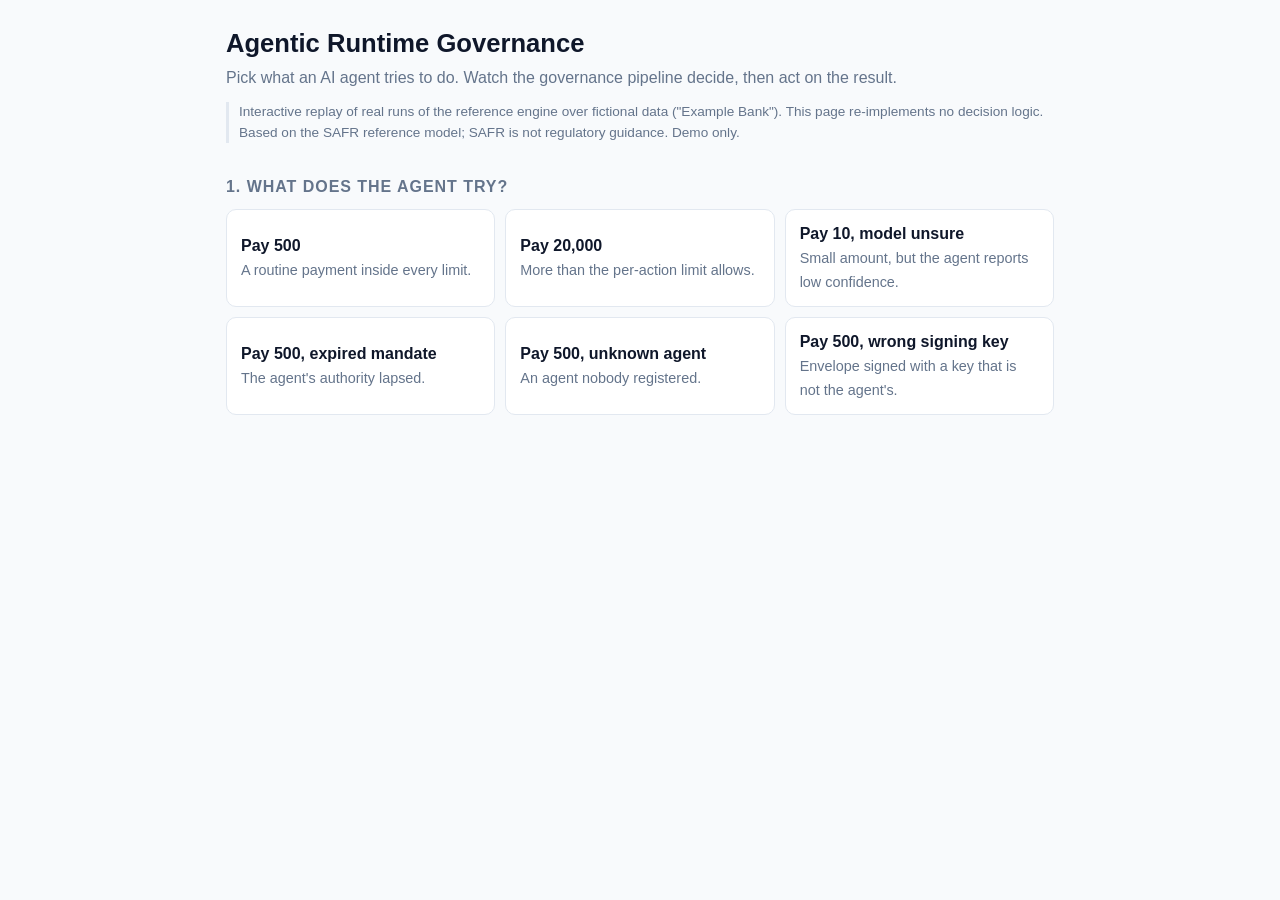
==== docs/demo/index.html @ c53a9706 "feat(demo): interactive replay page driven by the real engine (DOC-01)" ====
<!doctype html>
<html lang="en">
<head>
<meta charset="utf-8">
<meta name="viewport" content="width=device-width, initial-scale=1">
<title>Agentic Runtime Governance: interactive demo</title>
<style>
:root{--bg:#f8fafc;--panel:#fff;--ink:#0f172a;--mute:#64748b;--line:#e2e8f0;--ok:#16a34a;--warn:#d97706;--bad:#dc2626;--idle:#cbd5e1;--accent:#0d9488}
@media (prefers-color-scheme:dark){:root{--bg:#0f1b2d;--panel:#16263c;--ink:#f1f5f9;--mute:#94a3b8;--line:#25374f;--ok:#4ade80;--warn:#fbbf24;--bad:#f87171;--idle:#3b4f6b;--accent:#2dd4bf}}
*{box-sizing:border-box}
body{margin:0;background:var(--bg);color:var(--ink);font:16px/1.5 Inter,"Segoe UI",Helvetica,Arial,sans-serif}
main{max-width:860px;margin:0 auto;padding:24px 16px 64px}
h1{font-size:1.6rem;margin:0 0 4px}
h2{font-size:1rem;text-transform:uppercase;letter-spacing:.06em;color:var(--mute);margin:32px 0 10px}
p.lead{color:var(--mute);margin:0 0 8px}
.note{font-size:.85rem;color:var(--mute);border-left:3px solid var(--line);padding-left:10px;margin-top:12px}
.cards{display:grid;grid-template-columns:repeat(auto-fill,minmax(250px,1fr));gap:10px}
button{font:inherit;color:inherit;cursor:pointer}
.card{text-align:left;background:var(--panel);border:1px solid var(--line);border-radius:10px;padding:12px 14px}
.card:hover,.card[aria-pressed=true]{border-color:var(--accent)}
.card[aria-pressed=true]{box-shadow:0 0 0 2px var(--accent)}
.card b{display:block}.card span{color:var(--mute);font-size:.9rem}
.pipe{display:flex;flex-wrap:wrap;gap:6px;align-items:center}
.node{flex:1 1 110px;text-align:center;padding:10px 6px;border-radius:8px;background:var(--idle);color:var(--ink);font-size:.9rem;transition:background .3s,opacity .3s;opacity:.55}
.node.pass{background:var(--ok);color:#06220f;opacity:1}
.node.stop{background:var(--bad);color:#fff;opacity:1}
.node.skip{opacity:.35}
.panel{background:var(--panel);border:1px solid var(--line);border-radius:10px;padding:14px 16px}
.badge{display:inline-block;padding:2px 12px;border-radius:999px;font-weight:700;color:#fff}
.b-auto_execute{background:var(--ok);color:#06220f}.b-escalate{background:var(--warn);color:#2a1700}.b-deny{background:var(--bad)}
table{width:100%;border-collapse:collapse;font-size:.88rem;margin-top:10px}
td,th{text-align:left;padding:5px 6px;border-bottom:1px solid var(--line);vertical-align:top}
code{font:.85em ui-monospace,Menlo,Consolas,monospace}
.fire{color:var(--bad);font-weight:700}.passr{color:var(--ok)}
.actions{display:flex;flex-direction:column;gap:8px}
.act{text-align:left;background:var(--panel);border:1px solid var(--line);border-radius:8px;padding:10px 14px}
.act:hover{border-color:var(--accent)}
.res{margin-top:6px;font-size:.9rem;color:var(--mute)}
.res b.good{color:var(--ok)}.res b.badr{color:var(--bad)}
.hide{display:none}
</style>
</head>
<body>
<main>
<h1>Agentic Runtime Governance</h1>
<p class="lead">Pick what an AI agent tries to do. Watch the governance pipeline decide, then act on the result.</p>
<p class="note">Interactive replay of real runs of the reference engine over fictional data ("Example Bank"). This page re-implements no decision logic. Based on the SAFR reference model; SAFR is not regulatory guidance. Demo only.</p>

<h2>1. What does the agent try?</h2>
<div class="cards" id="cards"></div>

<div id="run" class="hide">
<h2>2. The pipeline decides</h2>
<div class="pipe" id="pipe"></div>

<h2>3. Verdict</h2>
<div class="panel" id="verdict"></div>

<div id="nextbox" class="hide">
<h2>4. What happens next? Click to see.</h2>
<div class="actions" id="next"></div>
</div>
</div>
</main>
<script>
/*DATA_START*/
const DATA = {
 "scenarios": [
  {
   "id": "within",
   "title": "Pay 500",
   "blurb": "A routine payment inside every limit.",
   "outcome": "auto_execute",
   "reasons": [],
   "stage": "engine",
   "policy": "1cf3ca59de5e",
   "controlling": [],
   "rules": [
    {
     "id": "auth-treasury-payments",
     "result": "pass",
     "inputs": {
      "action_type": "payment.initiate"
     }
    },
    {
     "id": "evidence-confidence-min",
     "result": "pass",
     "inputs": {
      "value": 0.95
     }
    },
    {
     "id": "exposure-payment-aggregate",
     "result": "pass",
     "inputs": {
      "used": 0.0,
      "amount": 500.0,
      "limit": 25000.0
     }
    },
    {
     "id": "exposure-payment-per-action",
     "result": "pass",
     "inputs": {
      "amount": 500.0,
      "limit": 10000.0
     }
    },
    {
     "id": "rate-payments",
     "result": "pass",
     "inputs": {
      "count": 0.0,
      "max_actions": 20
     }
    }
   ],
   "next": [
    {
     "label": "Rail redeems with the amount changed to 50,000",
     "why": "action mismatch",
     "status": 403,
     "code": "TOK_ACTION_MISMATCH"
    },
    {
     "label": "Rail redeems the exact action",
     "why": "ok",
     "status": 200,
     "code": "ok"
    },
    {
     "label": "Agent presents the same token again",
     "why": "replay",
     "status": 409,
     "code": "TOK_REPLAYED"
    }
   ]
  },
  {
   "id": "over",
   "title": "Pay 20,000",
   "blurb": "More than the per-action limit allows.",
   "outcome": "escalate",
   "reasons": [
    "EXP_PER_ACTION_EXCEEDED",
    "RISK_OBSERVE_THRESHOLD"
   ],
   "stage": "engine",
   "policy": "1cf3ca59de5e",
   "controlling": [
    "EXP_PER_ACTION_EXCEEDED"
   ],
   "rules": [
    {
     "id": "auth-treasury-payments",
     "result": "pass",
     "inputs": {
      "action_type": "payment.initiate"
     }
    },
    {
     "id": "evidence-confidence-min",
     "result": "pass",
     "inputs": {
      "value": 0.95
     }
    },
    {
     "id": "exposure-payment-aggregate",
     "result": "pass",
     "inputs": {
      "used": 0.0,
      "amount": 20000.0,
      "limit": 25000.0
     }
    },
    {
     "id": "exposure-payment-per-action",
     "result": "fire",
     "inputs": {
      "amount": 20000.0,
      "limit": 10000.0
     }
    },
    {
     "id": "rate-payments",
     "result": "pass",
     "inputs": {
      "count": 0.0,
      "max_actions": 20
     }
    }
   ],
   "next": [
    {
     "label": "Intern (limit 100) tries to approve",
     "why": "authority",
     "status": 403,
     "code": "ESC_AUTHORITY_EXCEEDED"
    },
    {
     "label": "Senior reviewer approves",
     "why": "approved",
     "status": 200,
     "code": "APPROVED"
    },
    {
     "label": "Rail redeems the approved token",
     "why": "ok",
     "status": 200,
     "code": "ok"
    },
    {
     "label": "Reviewer modifies the amount to 400",
     "why": "modified",
     "status": 200,
     "code": "auto_execute"
    },
    {
     "label": "Nobody reviews it in time",
     "why": "timeout",
     "status": 200,
     "code": "TIMED_OUT"
    }
   ]
  },
  {
   "id": "doubt",
   "title": "Pay 10, model unsure",
   "blurb": "Small amount, but the agent reports low confidence.",
   "outcome": "escalate",
   "reasons": [
    "EVD_CONFIDENCE_BELOW"
   ],
   "stage": "engine",
   "policy": "1cf3ca59de5e",
   "controlling": [
    "EVD_CONFIDENCE_BELOW"
   ],
   "rules": [
    {
     "id": "auth-treasury-payments",
     "result": "pass",
     "inputs": {
      "action_type": "payment.initiate"
     }
    },
    {
     "id": "evidence-confidence-min",
     "result": "fire",
     "inputs": {
      "value": 0.4,
      "minimum": 0.8
     }
    },
    {
     "id": "exposure-payment-aggregate",
     "result": "pass",
     "inputs": {
      "used": 0.0,
      "amount": 10.0,
      "limit": 25000.0
     }
    },
    {
     "id": "exposure-payment-per-action",
     "result": "pass",
     "inputs": {
      "amount": 10.0,
      "limit": 10000.0
     }
    },
    {
     "id": "rate-payments",
     "result": "pass",
     "inputs": {
      "count": 0.0,
      "max_actions": 20
     }
    }
   ],
   "next": []
  },
  {
   "id": "expired",
   "title": "Pay 500, expired mandate",
   "blurb": "The agent's authority lapsed.",
   "outcome": "deny",
   "reasons": [
    "MND_EXPIRED"
   ],
   "stage": "mandate",
   "policy": "1cf3ca59de5e",
   "controlling": [
    "MND_EXPIRED"
   ],
   "rules": [],
   "next": []
  },
  {
   "id": "ghost",
   "title": "Pay 500, unknown agent",
   "blurb": "An agent nobody registered.",
   "outcome": "deny",
   "reasons": [
    "IDN_AGENT_UNKNOWN"
   ],
   "stage": "identity",
   "policy": "1cf3ca59de5e",
   "controlling": [
    "IDN_AGENT_UNKNOWN"
   ],
   "rules": [],
   "next": []
  },
  {
   "id": "forged",
   "title": "Pay 500, wrong signing key",
   "blurb": "Envelope signed with a key that is not the agent's.",
   "outcome": "deny",
   "reasons": [
    "IDN_SIGNATURE_INVALID"
   ],
   "stage": "identity",
   "policy": "1cf3ca59de5e",
   "controlling": [
    "IDN_SIGNATURE_INVALID"
   ],
   "rules": [],
   "next": []
  }
 ]
};
/*DATA_END*/
const STAGES=[["validate","Validate"],["identity","Identity"],["mandate","Mandate"],["engine","Controls"],["verdict","Verdict"],["audit","Audit log"]];
const EXPLAIN={
 EXP_PER_ACTION_EXCEEDED:"The amount is above the per-action limit.",
 RISK_OBSERVE_THRESHOLD:"The risk score is high enough to be watched closely.",
 EVD_CONFIDENCE_BELOW:"The agent reported less confidence than the policy requires.",
 MND_EXPIRED:"The mandate that grants this agent authority has expired.",
 IDN_AGENT_UNKNOWN:"No such agent is registered.",
 IDN_SIGNATURE_INVALID:"The envelope was not signed with the agent's registered key.",
 TOK_ACTION_MISMATCH:"The token was issued for a different action than the one presented.",
 TOK_REPLAYED:"A one-time token was already used.",
 ESC_AUTHORITY_EXCEEDED:"The reviewer's own authority limit is below this amount.",
 ok:"Accepted.",APPROVED:"Approved. A one-time token is issued.",TIMED_OUT:"Unreviewed in time, so the default applies: blocked.",auto_execute:"Re-entered the full pipeline and passed on its own."
};
const OUT={auto_execute:"Auto-Execute",escalate:"Escalate",deny:"Deny"};
const $=id=>document.getElementById(id);
const el=(t,c,x)=>{const e=document.createElement(t);if(c)e.className=c;if(x!==undefined)e.textContent=x;return e};
let timer=null;
function renderCards(){
 DATA.scenarios.forEach((s,i)=>{
  const b=el("button","card");b.setAttribute("aria-pressed","false");
  b.append(el("b",0,s.title),el("span",0,s.blurb));
  b.onclick=()=>{document.querySelectorAll(".card").forEach(c=>c.setAttribute("aria-pressed","false"));b.setAttribute("aria-pressed","true");play(s)};
  $("cards").append(b);
 });
}
function stageStates(s){
 // identity/mandate rejections stop the pipeline there; everything else reaches the engine
 const stopAt=s.stage==="identity"?1:s.stage==="mandate"?2:-1;
 return STAGES.map((_,i)=>{
  if(stopAt<0)return "pass";
  if(i<stopAt)return "pass";
  if(i===stopAt)return "stop";
  return i===5?"pass":"skip";
 });
}
function play(s){
 clearTimeout(timer);
 $("run").classList.remove("hide");$("nextbox").classList.add("hide");$("verdict").replaceChildren();
 const pipe=$("pipe");pipe.replaceChildren();
 const nodes=STAGES.map(([,l])=>{const n=el("div","node",l);pipe.append(n);return n});
 const st=stageStates(s);let i=0;
 (function step(){
  if(i<nodes.length){nodes[i].classList.add(st[i]);i++;timer=setTimeout(step,260)}else showVerdict(s);
 })();
}
function showVerdict(s){
 const v=$("verdict");v.replaceChildren();
 const head=el("div");
 const b=el("span","badge b-"+s.outcome,OUT[s.outcome]||s.outcome);
 head.append(b,el("span",0,"  decided at the "+s.stage+" stage, policy "+s.policy));
 v.append(head);
 if(s.reasons.length){
  const ul=el("ul");
  s.reasons.forEach(r=>{const li=el("li");li.append(el("code",0,r),document.createTextNode(" "+(EXPLAIN[r]||"")));ul.append(li)});
  v.append(ul);
 }else v.append(el("p",0,"No control objected. The action may proceed with a one-time token."));
 if(s.rules.length){
  const t=el("table");const hr=el("tr");["Control","Result","Inputs"].forEach(h=>hr.append(el("th",0,h)));t.append(hr);
  s.rules.forEach(r=>{const tr=el("tr");
   tr.append(el("td",0,r.id),el("td",r.result==="fire"?"fire":"passr",r.result));
   const c=el("td");c.append(el("code",0,JSON.stringify(r.inputs)));tr.append(c);t.append(tr)});
  v.append(t);
 }
 v.append(el("p","res","Written to the hash-chained audit log, whatever the outcome."));
 const nx=$("next");nx.replaceChildren();
 if(s.next.length){
  s.next.forEach(a=>{
   const w=el("div");const btn=el("button","act",a.label);const res=el("div","res hide");
   const good=a.status===200;
   const bold=el("b",good?"good":"badr",a.status+" "+a.code);
   res.append(bold,document.createTextNode("  "+(EXPLAIN[a.code]||"")));
   btn.onclick=()=>res.classList.toggle("hide");
   w.append(btn,res);nx.append(w);
  });
  $("nextbox").classList.remove("hide");
 }
}
renderCards();
</script>
</body>
</html>
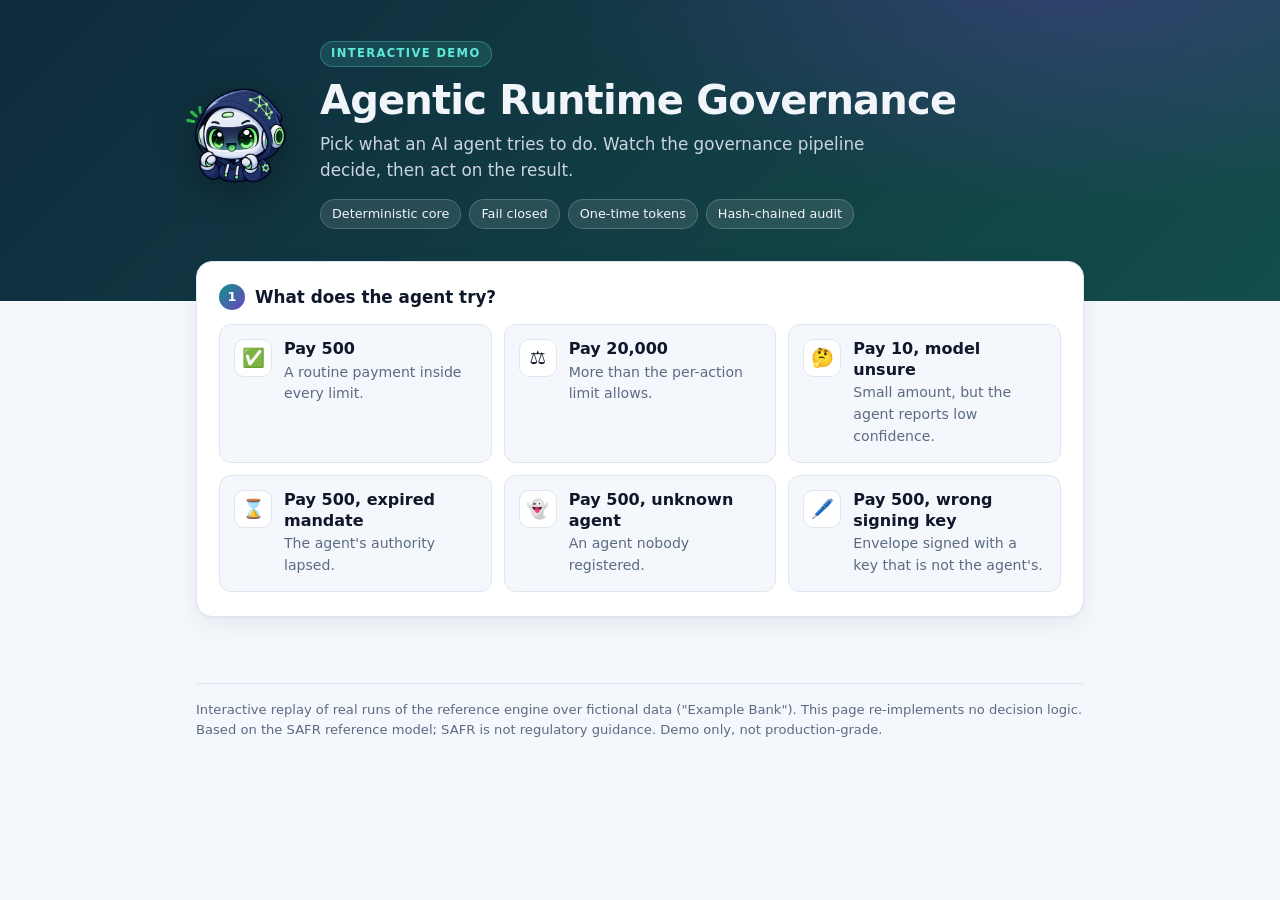
==== commit f9b580fc: "feat(demo): restyle live demo page with hero, step cards, and animated pipeline" ====
--- a/docs/demo/index.html
+++ b/docs/demo/index.html
@@ -4,64 +4,116 @@
 <meta charset="utf-8">
 <meta name="viewport" content="width=device-width, initial-scale=1">
 <title>Agentic Runtime Governance: interactive demo</title>
+<meta name="description" content="Interactive replay of real governance decisions over fictional data. Based on the SAFR reference model; not regulatory guidance.">
 <style>
-:root{--bg:#f8fafc;--panel:#fff;--ink:#0f172a;--mute:#64748b;--line:#e2e8f0;--ok:#16a34a;--warn:#d97706;--bad:#dc2626;--idle:#cbd5e1;--accent:#0d9488}
-@media (prefers-color-scheme:dark){:root{--bg:#0f1b2d;--panel:#16263c;--ink:#f1f5f9;--mute:#94a3b8;--line:#25374f;--ok:#4ade80;--warn:#fbbf24;--bad:#f87171;--idle:#3b4f6b;--accent:#2dd4bf}}
+:root{--bg:#f4f7fb;--panel:#fff;--ink:#0f172a;--mute:#5b6b82;--line:#dfe6ef;--ok:#16a34a;--okbg:#e8f7ee;--warn:#d97706;--warnbg:#fff4e0;--bad:#dc2626;--badbg:#fdecec;--idle:#cbd5e1;--accent:#0d9488;--accent2:#6f42c1;--shadow:0 1px 2px rgba(15,23,42,.05),0 8px 24px rgba(15,23,42,.06);--hero1:#0f2a3d;--hero2:#134e4a}
+@media (prefers-color-scheme:dark){:root{--bg:#0b1524;--panel:#14243a;--ink:#f1f5f9;--mute:#9db0c8;--line:#233650;--ok:#4ade80;--okbg:#10301f;--warn:#fbbf24;--warnbg:#33260c;--bad:#f87171;--badbg:#3a1717;--idle:#34475f;--accent:#2dd4bf;--accent2:#a78bfa;--shadow:0 1px 2px rgba(0,0,0,.3),0 8px 24px rgba(0,0,0,.25);--hero1:#0a1a2b;--hero2:#0f3d3a}}
 *{box-sizing:border-box}
-body{margin:0;background:var(--bg);color:var(--ink);font:16px/1.5 Inter,"Segoe UI",Helvetica,Arial,sans-serif}
-main{max-width:860px;margin:0 auto;padding:24px 16px 64px}
-h1{font-size:1.6rem;margin:0 0 4px}
-h2{font-size:1rem;text-transform:uppercase;letter-spacing:.06em;color:var(--mute);margin:32px 0 10px}
-p.lead{color:var(--mute);margin:0 0 8px}
-.note{font-size:.85rem;color:var(--mute);border-left:3px solid var(--line);padding-left:10px;margin-top:12px}
-.cards{display:grid;grid-template-columns:repeat(auto-fill,minmax(250px,1fr));gap:10px}
+html{scroll-behavior:smooth}
+body{margin:0;background:var(--bg);color:var(--ink);font:16px/1.55 Inter,"Segoe UI",system-ui,Helvetica,Arial,sans-serif;-webkit-font-smoothing:antialiased}
 button{font:inherit;color:inherit;cursor:pointer}
-.card{text-align:left;background:var(--panel);border:1px solid var(--line);border-radius:10px;padding:12px 14px}
-.card:hover,.card[aria-pressed=true]{border-color:var(--accent)}
-.card[aria-pressed=true]{box-shadow:0 0 0 2px var(--accent)}
-.card b{display:block}.card span{color:var(--mute);font-size:.9rem}
-.pipe{display:flex;flex-wrap:wrap;gap:6px;align-items:center}
-.node{flex:1 1 110px;text-align:center;padding:10px 6px;border-radius:8px;background:var(--idle);color:var(--ink);font-size:.9rem;transition:background .3s,opacity .3s;opacity:.55}
-.node.pass{background:var(--ok);color:#06220f;opacity:1}
-.node.stop{background:var(--bad);color:#fff;opacity:1}
-.node.skip{opacity:.35}
-.panel{background:var(--panel);border:1px solid var(--line);border-radius:10px;padding:14px 16px}
-.badge{display:inline-block;padding:2px 12px;border-radius:999px;font-weight:700;color:#fff}
+code{font:.85em ui-monospace,SFMono-Regular,Menlo,Consolas,monospace}
+.hero{background:radial-gradient(900px 400px at 85% -10%,rgba(111,66,193,.35),transparent 60%),linear-gradient(135deg,var(--hero1),var(--hero2));color:#f1f5f9;padding:40px 16px 72px}
+.wrap{max-width:920px;margin:0 auto;padding:0 16px}
+.hero .wrap{display:flex;gap:28px;align-items:center;flex-wrap:wrap;padding:0}
+.hero img{width:112px;height:112px;object-fit:contain;filter:drop-shadow(0 8px 20px rgba(0,0,0,.35))}
+.eyebrow{display:inline-block;font-size:.72rem;font-weight:700;letter-spacing:.12em;text-transform:uppercase;color:#5eead4;background:rgba(94,234,212,.12);border:1px solid rgba(94,234,212,.3);padding:3px 10px;border-radius:999px}
+h1{font-size:clamp(1.7rem,4.5vw,2.5rem);line-height:1.15;margin:10px 0 8px;letter-spacing:-.02em}
+.hero p{margin:0;max-width:560px;color:#cbd5e1;font-size:1.05rem}
+.chips{display:flex;flex-wrap:wrap;gap:8px;margin-top:16px}
+.chip{font-size:.8rem;padding:4px 11px;border-radius:999px;background:rgba(255,255,255,.1);border:1px solid rgba(255,255,255,.18)}
+main{max-width:920px;margin:-40px auto 0;padding:0 16px 48px;position:relative}
+.step{background:var(--panel);border:1px solid var(--line);border-radius:16px;box-shadow:var(--shadow);padding:22px 22px 24px;margin-bottom:18px}
+.step h2{display:flex;align-items:center;gap:10px;font-size:1.05rem;margin:0 0 14px}
+.num{display:inline-grid;place-items:center;width:26px;height:26px;border-radius:50%;background:linear-gradient(135deg,var(--accent),var(--accent2));color:#fff;font-size:.8rem;font-weight:700}
+.hint{color:var(--mute);font-size:.9rem;margin:-6px 0 14px}
+.cards{display:grid;grid-template-columns:repeat(auto-fill,minmax(250px,1fr));gap:12px}
+.card{display:flex;gap:12px;text-align:left;background:var(--bg);border:1px solid var(--line);border-radius:12px;padding:14px;transition:transform .15s,box-shadow .15s,border-color .15s}
+.card:hover{transform:translateY(-2px);border-color:var(--accent);box-shadow:var(--shadow)}
+.card:focus-visible,.act:focus-visible{outline:3px solid var(--accent);outline-offset:2px}
+.card[aria-pressed=true]{border-color:var(--accent);background:var(--panel);box-shadow:0 0 0 2px var(--accent),var(--shadow)}
+.ico{flex:none;display:grid;place-items:center;width:38px;height:38px;border-radius:10px;background:var(--panel);border:1px solid var(--line);font-size:1.15rem}
+.card b{display:block;line-height:1.3}.card span.t{color:var(--mute);font-size:.88rem;display:block;margin-top:2px}
+.pipe{display:flex;flex-wrap:wrap;gap:10px}
+.node{flex:1 1 120px;position:relative;text-align:center;padding:14px 8px 12px;border-radius:12px;background:var(--bg);border:1px solid var(--line);color:var(--mute);font-size:.9rem;font-weight:600;transition:all .35s;opacity:.7}
+.node i{display:grid;place-items:center;width:26px;height:26px;margin:0 auto 6px;border-radius:50%;background:var(--idle);color:#fff;font-style:normal;font-size:.8rem;transition:background .35s,transform .35s}
+.node.pass{background:var(--okbg);border-color:var(--ok);color:var(--ink);opacity:1}
+.node.pass i{background:var(--ok);transform:scale(1.1)}
+.node.stop{background:var(--badbg);border-color:var(--bad);color:var(--ink);opacity:1}
+.node.stop i{background:var(--bad);transform:scale(1.1)}
+.node.skip{opacity:.4;border-style:dashed}
+.verdict{border-radius:12px;border:1px solid var(--line);border-left:6px solid var(--idle);padding:16px 18px;background:var(--bg);animation:pop .35s ease-out}
+.verdict.o-auto_execute{border-left-color:var(--ok);background:var(--okbg)}
+.verdict.o-escalate{border-left-color:var(--warn);background:var(--warnbg)}
+.verdict.o-deny{border-left-color:var(--bad);background:var(--badbg)}
+@keyframes pop{from{opacity:0;transform:translateY(6px)}to{opacity:1;transform:none}}
+@media (prefers-reduced-motion:reduce){*{animation:none!important;transition:none!important}}
+.vhead{display:flex;flex-wrap:wrap;align-items:center;gap:10px}
+.badge{display:inline-block;padding:4px 16px;border-radius:999px;font-weight:800;font-size:1.05rem;color:#fff}
 .b-auto_execute{background:var(--ok);color:#06220f}.b-escalate{background:var(--warn);color:#2a1700}.b-deny{background:var(--bad)}
-table{width:100%;border-collapse:collapse;font-size:.88rem;margin-top:10px}
-td,th{text-align:left;padding:5px 6px;border-bottom:1px solid var(--line);vertical-align:top}
-code{font:.85em ui-monospace,Menlo,Consolas,monospace}
-.fire{color:var(--bad);font-weight:700}.passr{color:var(--ok)}
-.actions{display:flex;flex-direction:column;gap:8px}
-.act{text-align:left;background:var(--panel);border:1px solid var(--line);border-radius:8px;padding:10px 14px}
-.act:hover{border-color:var(--accent)}
-.res{margin-top:6px;font-size:.9rem;color:var(--mute)}
-.res b.good{color:var(--ok)}.res b.badr{color:var(--bad)}
+.meta{color:var(--mute);font-size:.9rem}
+.verdict ul{margin:12px 0 0;padding-left:20px}.verdict li{margin:4px 0}
+.verdict li code{background:var(--panel);border:1px solid var(--line);border-radius:6px;padding:1px 6px}
+.tw{overflow-x:auto;margin-top:14px;border-radius:10px;border:1px solid var(--line);background:var(--panel)}
+table{width:100%;border-collapse:collapse;font-size:.86rem}
+th{font-size:.72rem;letter-spacing:.08em;text-transform:uppercase;color:var(--mute)}
+td,th{text-align:left;padding:8px 12px;border-bottom:1px solid var(--line);vertical-align:top}
+tr:last-child td{border-bottom:0}
+.fire{color:var(--bad);font-weight:700}.passr{color:var(--ok);font-weight:600}
+.audit{margin:14px 0 0;color:var(--mute);font-size:.88rem}
+.actions{display:flex;flex-direction:column;gap:10px}
+.act{display:flex;justify-content:space-between;align-items:center;gap:12px;width:100%;text-align:left;background:var(--bg);border:1px solid var(--line);border-radius:10px;padding:12px 16px;transition:border-color .15s,background .15s}
+.act:hover{border-color:var(--accent);background:var(--panel)}
+.act::after{content:"\25B8";color:var(--accent);transition:transform .2s}
+.act[aria-expanded=true]::after{transform:rotate(90deg)}
+.res{margin:6px 2px 0;padding:10px 14px;border-radius:10px;font-size:.92rem;background:var(--bg);border:1px dashed var(--line)}
+.res b{display:inline-block;padding:1px 9px;border-radius:6px;margin-right:6px;font-family:ui-monospace,Menlo,Consolas,monospace;font-size:.82rem}
+.res b.good{background:var(--okbg);color:var(--ok)}.res b.badr{background:var(--badbg);color:var(--bad)}
 .hide{display:none}
+footer{max-width:920px;margin:0 auto;padding:0 16px 48px;color:var(--mute);font-size:.82rem}
+footer p{border-top:1px solid var(--line);padding-top:16px;margin:0}
+@media (max-width:560px){.hero{padding-bottom:64px}.step{padding:18px 16px}}
 </style>
 </head>
 <body>
+<header class="hero">
+<div class="wrap">
+<img src="../assets/logo.png" alt="">
+<div>
+<span class="eyebrow">Interactive demo</span>
+<h1>Agentic Runtime Governance</h1>
+<p>Pick what an AI agent tries to do. Watch the governance pipeline decide, then act on the result.</p>
+<div class="chips"><span class="chip">Deterministic core</span><span class="chip">Fail closed</span><span class="chip">One-time tokens</span><span class="chip">Hash-chained audit</span></div>
+</div>
+</div>
+</header>
 <main>
-<h1>Agentic Runtime Governance</h1>
-<p class="lead">Pick what an AI agent tries to do. Watch the governance pipeline decide, then act on the result.</p>
-<p class="note">Interactive replay of real runs of the reference engine over fictional data ("Example Bank"). This page re-implements no decision logic. Based on the SAFR reference model; SAFR is not regulatory guidance. Demo only.</p>
-
-<h2>1. What does the agent try?</h2>
+<section class="step">
+<h2><span class="num">1</span>What does the agent try?</h2>
 <div class="cards" id="cards"></div>
+</section>
 
 <div id="run" class="hide">
-<h2>2. The pipeline decides</h2>
+<section class="step">
+<h2><span class="num">2</span>The pipeline decides</h2>
 <div class="pipe" id="pipe"></div>
+</section>
 
-<h2>3. Verdict</h2>
-<div class="panel" id="verdict"></div>
+<section class="step">
+<h2><span class="num">3</span>Verdict</h2>
+<div id="verdict"></div>
+</section>
 
-<div id="nextbox" class="hide">
-<h2>4. What happens next? Click to see.</h2>
+<section class="step hide" id="nextbox">
+<h2><span class="num">4</span>What happens next?</h2>
+<p class="hint">Click an option to see the response.</p>
 <div class="actions" id="next"></div>
-</div>
+</section>
 </div>
 </main>
+<footer>
+<p>Interactive replay of real runs of the reference engine over fictional data ("Example Bank"). This page re-implements no decision logic. Based on the SAFR reference model; SAFR is not regulatory guidance. Demo only, not production-grade.</p>
+</footer>
 <script>
 /*DATA_START*/
 const DATA = {
@@ -346,6 +398,7 @@
  ESC_AUTHORITY_EXCEEDED:"The reviewer's own authority limit is below this amount.",
  ok:"Accepted.",APPROVED:"Approved. A one-time token is issued.",TIMED_OUT:"Unreviewed in time, so the default applies: blocked.",auto_execute:"Re-entered the full pipeline and passed on its own."
 };
+const ICON={within:"\u2705",over:"\u2696\uFE0F",doubt:"\uD83E\uDD14",expired:"\u231B",ghost:"\uD83D\uDC7B",forged:"\uD83D\uDD8A\uFE0F"};
 const OUT={auto_execute:"Auto-Execute",escalate:"Escalate",deny:"Deny"};
 const $=id=>document.getElementById(id);
 const el=(t,c,x)=>{const e=document.createElement(t);if(c)e.className=c;if(x!==undefined)e.textContent=x;return e};
@@ -353,7 +406,8 @@
 function renderCards(){
  DATA.scenarios.forEach((s,i)=>{
   const b=el("button","card");b.setAttribute("aria-pressed","false");
-  b.append(el("b",0,s.title),el("span",0,s.blurb));
+  const tx=el("div");tx.append(el("b",0,s.title),el("span","t",s.blurb));
+  b.append(el("span","ico",ICON[s.id]||"\u25CF"),tx);
   b.onclick=()=>{document.querySelectorAll(".card").forEach(c=>c.setAttribute("aria-pressed","false"));b.setAttribute("aria-pressed","true");play(s)};
   $("cards").append(b);
  });
@@ -372,17 +426,18 @@
  clearTimeout(timer);
  $("run").classList.remove("hide");$("nextbox").classList.add("hide");$("verdict").replaceChildren();
  const pipe=$("pipe");pipe.replaceChildren();
- const nodes=STAGES.map(([,l])=>{const n=el("div","node",l);pipe.append(n);return n});
+ const nodes=STAGES.map(([,l],k)=>{const n=el("div","node");n.append(el("i",0,k+1),document.createTextNode(l));pipe.append(n);return n});
  const st=stageStates(s);let i=0;
  (function step(){
   if(i<nodes.length){nodes[i].classList.add(st[i]);i++;timer=setTimeout(step,260)}else showVerdict(s);
  })();
 }
 function showVerdict(s){
- const v=$("verdict");v.replaceChildren();
- const head=el("div");
+ const v0=$("verdict");v0.replaceChildren();
+ const v=el("div","verdict o-"+s.outcome);v0.append(v);
+ const head=el("div","vhead");
  const b=el("span","badge b-"+s.outcome,OUT[s.outcome]||s.outcome);
- head.append(b,el("span",0,"  decided at the "+s.stage+" stage, policy "+s.policy));
+ head.append(b,el("span","meta","decided at the "+s.stage+" stage \u00b7 policy "+s.policy));
  v.append(head);
  if(s.reasons.length){
   const ul=el("ul");
@@ -394,9 +449,9 @@
   s.rules.forEach(r=>{const tr=el("tr");
    tr.append(el("td",0,r.id),el("td",r.result==="fire"?"fire":"passr",r.result));
    const c=el("td");c.append(el("code",0,JSON.stringify(r.inputs)));tr.append(c);t.append(tr)});
-  v.append(t);
+  const tw=el("div","tw");tw.append(t);v.append(tw);
  }
- v.append(el("p","res","Written to the hash-chained audit log, whatever the outcome."));
+ v.append(el("p","audit","Written to the hash-chained audit log, whatever the outcome."));
  const nx=$("next");nx.replaceChildren();
  if(s.next.length){
   s.next.forEach(a=>{
@@ -404,7 +459,8 @@
    const good=a.status===200;
    const bold=el("b",good?"good":"badr",a.status+" "+a.code);
    res.append(bold,document.createTextNode("  "+(EXPLAIN[a.code]||"")));
-   btn.onclick=()=>res.classList.toggle("hide");
+   btn.setAttribute("aria-expanded","false");
+   btn.onclick=()=>{const h=res.classList.toggle("hide");btn.setAttribute("aria-expanded",String(!h))};
    w.append(btn,res);nx.append(w);
   });
   $("nextbox").classList.remove("hide");
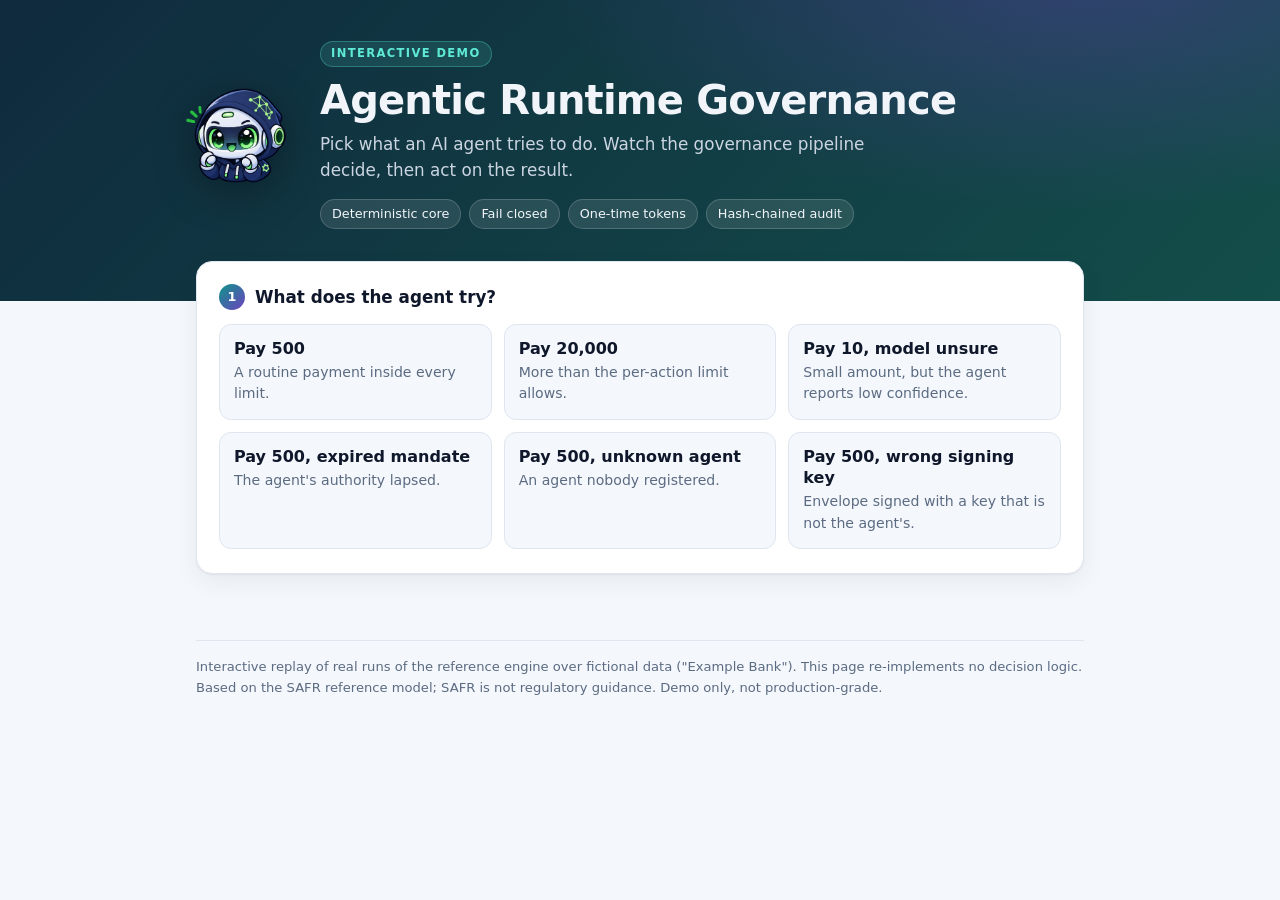
==== commit eb8eaad8: "style(demo): remove emoji icons from scenario cards" ====
--- a/docs/demo/index.html
+++ b/docs/demo/index.html
@@ -32,7 +32,6 @@
 .card:hover{transform:translateY(-2px);border-color:var(--accent);box-shadow:var(--shadow)}
 .card:focus-visible,.act:focus-visible{outline:3px solid var(--accent);outline-offset:2px}
 .card[aria-pressed=true]{border-color:var(--accent);background:var(--panel);box-shadow:0 0 0 2px var(--accent),var(--shadow)}
-.ico{flex:none;display:grid;place-items:center;width:38px;height:38px;border-radius:10px;background:var(--panel);border:1px solid var(--line);font-size:1.15rem}
 .card b{display:block;line-height:1.3}.card span.t{color:var(--mute);font-size:.88rem;display:block;margin-top:2px}
 .pipe{display:flex;flex-wrap:wrap;gap:10px}
 .node{flex:1 1 120px;position:relative;text-align:center;padding:14px 8px 12px;border-radius:12px;background:var(--bg);border:1px solid var(--line);color:var(--mute);font-size:.9rem;font-weight:600;transition:all .35s;opacity:.7}
@@ -398,7 +397,6 @@
  ESC_AUTHORITY_EXCEEDED:"The reviewer's own authority limit is below this amount.",
  ok:"Accepted.",APPROVED:"Approved. A one-time token is issued.",TIMED_OUT:"Unreviewed in time, so the default applies: blocked.",auto_execute:"Re-entered the full pipeline and passed on its own."
 };
-const ICON={within:"\u2705",over:"\u2696\uFE0F",doubt:"\uD83E\uDD14",expired:"\u231B",ghost:"\uD83D\uDC7B",forged:"\uD83D\uDD8A\uFE0F"};
 const OUT={auto_execute:"Auto-Execute",escalate:"Escalate",deny:"Deny"};
 const $=id=>document.getElementById(id);
 const el=(t,c,x)=>{const e=document.createElement(t);if(c)e.className=c;if(x!==undefined)e.textContent=x;return e};
@@ -407,7 +405,7 @@
  DATA.scenarios.forEach((s,i)=>{
   const b=el("button","card");b.setAttribute("aria-pressed","false");
   const tx=el("div");tx.append(el("b",0,s.title),el("span","t",s.blurb));
-  b.append(el("span","ico",ICON[s.id]||"\u25CF"),tx);
+  b.append(tx);
   b.onclick=()=>{document.querySelectorAll(".card").forEach(c=>c.setAttribute("aria-pressed","false"));b.setAttribute("aria-pressed","true");play(s)};
   $("cards").append(b);
  });
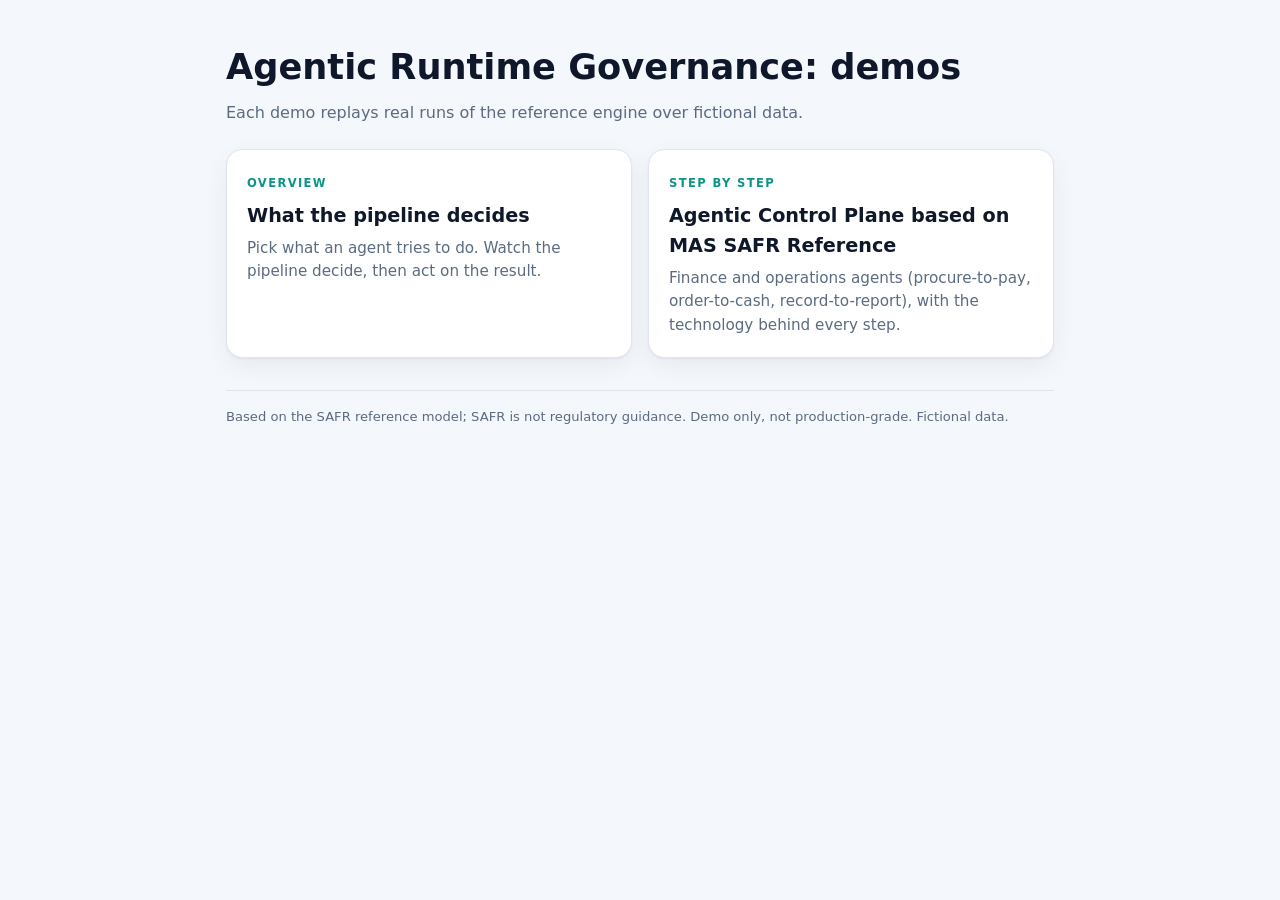
==== commit b06028e6: "feat(demo): add agentic control plane demo for internal agents, restructure demo dir Split demo/ int" ====
--- a/docs/demo/index.html
+++ b/docs/demo/index.html
@@ -3,468 +3,35 @@
 <head>
 <meta charset="utf-8">
 <meta name="viewport" content="width=device-width, initial-scale=1">
-<title>Agentic Runtime Governance: interactive demo</title>
-<meta name="description" content="Interactive replay of real governance decisions over fictional data. Based on the SAFR reference model; not regulatory guidance.">
+<title>Agentic Runtime Governance: demos</title>
+<meta name="description" content="Interactive demos of the reference runtime over fictional data. Based on the SAFR reference model; not regulatory guidance.">
 <style>
-:root{--bg:#f4f7fb;--panel:#fff;--ink:#0f172a;--mute:#5b6b82;--line:#dfe6ef;--ok:#16a34a;--okbg:#e8f7ee;--warn:#d97706;--warnbg:#fff4e0;--bad:#dc2626;--badbg:#fdecec;--idle:#cbd5e1;--accent:#0d9488;--accent2:#6f42c1;--shadow:0 1px 2px rgba(15,23,42,.05),0 8px 24px rgba(15,23,42,.06);--hero1:#0f2a3d;--hero2:#134e4a}
-@media (prefers-color-scheme:dark){:root{--bg:#0b1524;--panel:#14243a;--ink:#f1f5f9;--mute:#9db0c8;--line:#233650;--ok:#4ade80;--okbg:#10301f;--warn:#fbbf24;--warnbg:#33260c;--bad:#f87171;--badbg:#3a1717;--idle:#34475f;--accent:#2dd4bf;--accent2:#a78bfa;--shadow:0 1px 2px rgba(0,0,0,.3),0 8px 24px rgba(0,0,0,.25);--hero1:#0a1a2b;--hero2:#0f3d3a}}
+:root{--bg:#f4f7fb;--panel:#fff;--ink:#0f172a;--mute:#5b6b82;--line:#dfe6ef;--accent:#0d9488;--shadow:0 1px 2px rgba(15,23,42,.05),0 8px 24px rgba(15,23,42,.06)}
+@media (prefers-color-scheme:dark){:root{--bg:#0b1524;--panel:#14243a;--ink:#f1f5f9;--mute:#9db0c8;--line:#233650;--accent:#2dd4bf;--shadow:0 8px 24px rgba(0,0,0,.25)}}
 *{box-sizing:border-box}
-html{scroll-behavior:smooth}
-body{margin:0;background:var(--bg);color:var(--ink);font:16px/1.55 Inter,"Segoe UI",system-ui,Helvetica,Arial,sans-serif;-webkit-font-smoothing:antialiased}
-button{font:inherit;color:inherit;cursor:pointer}
-code{font:.85em ui-monospace,SFMono-Regular,Menlo,Consolas,monospace}
-.hero{background:radial-gradient(900px 400px at 85% -10%,rgba(111,66,193,.35),transparent 60%),linear-gradient(135deg,var(--hero1),var(--hero2));color:#f1f5f9;padding:40px 16px 72px}
-.wrap{max-width:920px;margin:0 auto;padding:0 16px}
-.hero .wrap{display:flex;gap:28px;align-items:center;flex-wrap:wrap;padding:0}
-.hero img{width:112px;height:112px;object-fit:contain;filter:drop-shadow(0 8px 20px rgba(0,0,0,.35))}
-.eyebrow{display:inline-block;font-size:.72rem;font-weight:700;letter-spacing:.12em;text-transform:uppercase;color:#5eead4;background:rgba(94,234,212,.12);border:1px solid rgba(94,234,212,.3);padding:3px 10px;border-radius:999px}
-h1{font-size:clamp(1.7rem,4.5vw,2.5rem);line-height:1.15;margin:10px 0 8px;letter-spacing:-.02em}
-.hero p{margin:0;max-width:560px;color:#cbd5e1;font-size:1.05rem}
-.chips{display:flex;flex-wrap:wrap;gap:8px;margin-top:16px}
-.chip{font-size:.8rem;padding:4px 11px;border-radius:999px;background:rgba(255,255,255,.1);border:1px solid rgba(255,255,255,.18)}
-main{max-width:920px;margin:-40px auto 0;padding:0 16px 48px;position:relative}
-.step{background:var(--panel);border:1px solid var(--line);border-radius:16px;box-shadow:var(--shadow);padding:22px 22px 24px;margin-bottom:18px}
-.step h2{display:flex;align-items:center;gap:10px;font-size:1.05rem;margin:0 0 14px}
-.num{display:inline-grid;place-items:center;width:26px;height:26px;border-radius:50%;background:linear-gradient(135deg,var(--accent),var(--accent2));color:#fff;font-size:.8rem;font-weight:700}
-.hint{color:var(--mute);font-size:.9rem;margin:-6px 0 14px}
-.cards{display:grid;grid-template-columns:repeat(auto-fill,minmax(250px,1fr));gap:12px}
-.card{display:flex;gap:12px;text-align:left;background:var(--bg);border:1px solid var(--line);border-radius:12px;padding:14px;transition:transform .15s,box-shadow .15s,border-color .15s}
-.card:hover{transform:translateY(-2px);border-color:var(--accent);box-shadow:var(--shadow)}
-.card:focus-visible,.act:focus-visible{outline:3px solid var(--accent);outline-offset:2px}
-.card[aria-pressed=true]{border-color:var(--accent);background:var(--panel);box-shadow:0 0 0 2px var(--accent),var(--shadow)}
-.card b{display:block;line-height:1.3}.card span.t{color:var(--mute);font-size:.88rem;display:block;margin-top:2px}
-.pipe{display:flex;flex-wrap:wrap;gap:10px}
-.node{flex:1 1 120px;position:relative;text-align:center;padding:14px 8px 12px;border-radius:12px;background:var(--bg);border:1px solid var(--line);color:var(--mute);font-size:.9rem;font-weight:600;transition:all .35s;opacity:.7}
-.node i{display:grid;place-items:center;width:26px;height:26px;margin:0 auto 6px;border-radius:50%;background:var(--idle);color:#fff;font-style:normal;font-size:.8rem;transition:background .35s,transform .35s}
-.node.pass{background:var(--okbg);border-color:var(--ok);color:var(--ink);opacity:1}
-.node.pass i{background:var(--ok);transform:scale(1.1)}
-.node.stop{background:var(--badbg);border-color:var(--bad);color:var(--ink);opacity:1}
-.node.stop i{background:var(--bad);transform:scale(1.1)}
-.node.skip{opacity:.4;border-style:dashed}
-.verdict{border-radius:12px;border:1px solid var(--line);border-left:6px solid var(--idle);padding:16px 18px;background:var(--bg);animation:pop .35s ease-out}
-.verdict.o-auto_execute{border-left-color:var(--ok);background:var(--okbg)}
-.verdict.o-escalate{border-left-color:var(--warn);background:var(--warnbg)}
-.verdict.o-deny{border-left-color:var(--bad);background:var(--badbg)}
-@keyframes pop{from{opacity:0;transform:translateY(6px)}to{opacity:1;transform:none}}
-@media (prefers-reduced-motion:reduce){*{animation:none!important;transition:none!important}}
-.vhead{display:flex;flex-wrap:wrap;align-items:center;gap:10px}
-.badge{display:inline-block;padding:4px 16px;border-radius:999px;font-weight:800;font-size:1.05rem;color:#fff}
-.b-auto_execute{background:var(--ok);color:#06220f}.b-escalate{background:var(--warn);color:#2a1700}.b-deny{background:var(--bad)}
-.meta{color:var(--mute);font-size:.9rem}
-.verdict ul{margin:12px 0 0;padding-left:20px}.verdict li{margin:4px 0}
-.verdict li code{background:var(--panel);border:1px solid var(--line);border-radius:6px;padding:1px 6px}
-.tw{overflow-x:auto;margin-top:14px;border-radius:10px;border:1px solid var(--line);background:var(--panel)}
-table{width:100%;border-collapse:collapse;font-size:.86rem}
-th{font-size:.72rem;letter-spacing:.08em;text-transform:uppercase;color:var(--mute)}
-td,th{text-align:left;padding:8px 12px;border-bottom:1px solid var(--line);vertical-align:top}
-tr:last-child td{border-bottom:0}
-.fire{color:var(--bad);font-weight:700}.passr{color:var(--ok);font-weight:600}
-.audit{margin:14px 0 0;color:var(--mute);font-size:.88rem}
-.actions{display:flex;flex-direction:column;gap:10px}
-.act{display:flex;justify-content:space-between;align-items:center;gap:12px;width:100%;text-align:left;background:var(--bg);border:1px solid var(--line);border-radius:10px;padding:12px 16px;transition:border-color .15s,background .15s}
-.act:hover{border-color:var(--accent);background:var(--panel)}
-.act::after{content:"\25B8";color:var(--accent);transition:transform .2s}
-.act[aria-expanded=true]::after{transform:rotate(90deg)}
-.res{margin:6px 2px 0;padding:10px 14px;border-radius:10px;font-size:.92rem;background:var(--bg);border:1px dashed var(--line)}
-.res b{display:inline-block;padding:1px 9px;border-radius:6px;margin-right:6px;font-family:ui-monospace,Menlo,Consolas,monospace;font-size:.82rem}
-.res b.good{background:var(--okbg);color:var(--ok)}.res b.badr{background:var(--badbg);color:var(--bad)}
-.hide{display:none}
-footer{max-width:920px;margin:0 auto;padding:0 16px 48px;color:var(--mute);font-size:.82rem}
-footer p{border-top:1px solid var(--line);padding-top:16px;margin:0}
-@media (max-width:560px){.hero{padding-bottom:64px}.step{padding:18px 16px}}
+body{margin:0;background:var(--bg);color:var(--ink);font:16px/1.55 Inter,"Segoe UI",system-ui,Helvetica,Arial,sans-serif}
+main{max-width:860px;margin:0 auto;padding:40px 16px}
+h1{font-size:clamp(1.6rem,4vw,2.2rem);margin:0 0 6px}
+p.lead{color:var(--mute);margin:0 0 24px}
+.grid{display:grid;grid-template-columns:repeat(auto-fit,minmax(300px,1fr));gap:16px}
+a.card{display:block;text-decoration:none;color:inherit;background:var(--panel);border:1px solid var(--line);border-radius:16px;box-shadow:var(--shadow);padding:20px;transition:transform .15s,border-color .15s}
+a.card:hover{transform:translateY(-2px);border-color:var(--accent)}
+a.card:focus-visible{outline:3px solid var(--accent);outline-offset:2px}
+.eyebrow{font-size:.72rem;font-weight:700;letter-spacing:.12em;text-transform:uppercase;color:var(--accent)}
+h2{margin:6px 0;font-size:1.2rem}
+a.card p{margin:0;color:var(--mute);font-size:.95rem}
+footer{margin-top:32px;color:var(--mute);font-size:.82rem;border-top:1px solid var(--line);padding-top:16px}
 </style>
 </head>
 <body>
-<header class="hero">
-<div class="wrap">
-<img src="../assets/logo.png" alt="">
-<div>
-<span class="eyebrow">Interactive demo</span>
-<h1>Agentic Runtime Governance</h1>
-<p>Pick what an AI agent tries to do. Watch the governance pipeline decide, then act on the result.</p>
-<div class="chips"><span class="chip">Deterministic core</span><span class="chip">Fail closed</span><span class="chip">One-time tokens</span><span class="chip">Hash-chained audit</span></div>
+<main>
+<h1>Agentic Runtime Governance: demos</h1>
+<p class="lead">Each demo replays real runs of the reference engine over fictional data.</p>
+<div class="grid">
+<a class="card" href="overview/"><span class="eyebrow">Overview</span><h2>What the pipeline decides</h2><p>Pick what an agent tries to do. Watch the pipeline decide, then act on the result.</p></a>
+<a class="card" href="internal-agents/"><span class="eyebrow">Step by step</span><h2>Agentic Control Plane based on MAS SAFR Reference</h2><p>Finance and operations agents (procure-to-pay, order-to-cash, record-to-report), with the technology behind every step.</p></a>
 </div>
-</div>
-</header>
-<main>
-<section class="step">
-<h2><span class="num">1</span>What does the agent try?</h2>
-<div class="cards" id="cards"></div>
-</section>
-
-<div id="run" class="hide">
-<section class="step">
-<h2><span class="num">2</span>The pipeline decides</h2>
-<div class="pipe" id="pipe"></div>
-</section>
-
-<section class="step">
-<h2><span class="num">3</span>Verdict</h2>
-<div id="verdict"></div>
-</section>
-
-<section class="step hide" id="nextbox">
-<h2><span class="num">4</span>What happens next?</h2>
-<p class="hint">Click an option to see the response.</p>
-<div class="actions" id="next"></div>
-</section>
-</div>
+<footer>Based on the SAFR reference model; SAFR is not regulatory guidance. Demo only, not production-grade. Fictional data.</footer>
 </main>
-<footer>
-<p>Interactive replay of real runs of the reference engine over fictional data ("Example Bank"). This page re-implements no decision logic. Based on the SAFR reference model; SAFR is not regulatory guidance. Demo only, not production-grade.</p>
-</footer>
-<script>
-/*DATA_START*/
-const DATA = {
- "scenarios": [
-  {
-   "id": "within",
-   "title": "Pay 500",
-   "blurb": "A routine payment inside every limit.",
-   "outcome": "auto_execute",
-   "reasons": [],
-   "stage": "engine",
-   "policy": "1cf3ca59de5e",
-   "controlling": [],
-   "rules": [
-    {
-     "id": "auth-treasury-payments",
-     "result": "pass",
-     "inputs": {
-      "action_type": "payment.initiate"
-     }
-    },
-    {
-     "id": "evidence-confidence-min",
-     "result": "pass",
-     "inputs": {
-      "value": 0.95
-     }
-    },
-    {
-     "id": "exposure-payment-aggregate",
-     "result": "pass",
-     "inputs": {
-      "used": 0.0,
-      "amount": 500.0,
-      "limit": 25000.0
-     }
-    },
-    {
-     "id": "exposure-payment-per-action",
-     "result": "pass",
-     "inputs": {
-      "amount": 500.0,
-      "limit": 10000.0
-     }
-    },
-    {
-     "id": "rate-payments",
-     "result": "pass",
-     "inputs": {
-      "count": 0.0,
-      "max_actions": 20
-     }
-    }
-   ],
-   "next": [
-    {
-     "label": "Rail redeems with the amount changed to 50,000",
-     "why": "action mismatch",
-     "status": 403,
-     "code": "TOK_ACTION_MISMATCH"
-    },
-    {
-     "label": "Rail redeems the exact action",
-     "why": "ok",
-     "status": 200,
-     "code": "ok"
-    },
-    {
-     "label": "Agent presents the same token again",
-     "why": "replay",
-     "status": 409,
-     "code": "TOK_REPLAYED"
-    }
-   ]
-  },
-  {
-   "id": "over",
-   "title": "Pay 20,000",
-   "blurb": "More than the per-action limit allows.",
-   "outcome": "escalate",
-   "reasons": [
-    "EXP_PER_ACTION_EXCEEDED",
-    "RISK_OBSERVE_THRESHOLD"
-   ],
-   "stage": "engine",
-   "policy": "1cf3ca59de5e",
-   "controlling": [
-    "EXP_PER_ACTION_EXCEEDED"
-   ],
-   "rules": [
-    {
-     "id": "auth-treasury-payments",
-     "result": "pass",
-     "inputs": {
-      "action_type": "payment.initiate"
-     }
-    },
-    {
-     "id": "evidence-confidence-min",
-     "result": "pass",
-     "inputs": {
-      "value": 0.95
-     }
-    },
-    {
-     "id": "exposure-payment-aggregate",
-     "result": "pass",
-     "inputs": {
-      "used": 0.0,
-      "amount": 20000.0,
-      "limit": 25000.0
-     }
-    },
-    {
-     "id": "exposure-payment-per-action",
-     "result": "fire",
-     "inputs": {
-      "amount": 20000.0,
-      "limit": 10000.0
-     }
-    },
-    {
-     "id": "rate-payments",
-     "result": "pass",
-     "inputs": {
-      "count": 0.0,
-      "max_actions": 20
-     }
-    }
-   ],
-   "next": [
-    {
-     "label": "Intern (limit 100) tries to approve",
-     "why": "authority",
-     "status": 403,
-     "code": "ESC_AUTHORITY_EXCEEDED"
-    },
-    {
-     "label": "Senior reviewer approves",
-     "why": "approved",
-     "status": 200,
-     "code": "APPROVED"
-    },
-    {
-     "label": "Rail redeems the approved token",
-     "why": "ok",
-     "status": 200,
-     "code": "ok"
-    },
-    {
-     "label": "Reviewer modifies the amount to 400",
-     "why": "modified",
-     "status": 200,
-     "code": "auto_execute"
-    },
-    {
-     "label": "Nobody reviews it in time",
-     "why": "timeout",
-     "status": 200,
-     "code": "TIMED_OUT"
-    }
-   ]
-  },
-  {
-   "id": "doubt",
-   "title": "Pay 10, model unsure",
-   "blurb": "Small amount, but the agent reports low confidence.",
-   "outcome": "escalate",
-   "reasons": [
-    "EVD_CONFIDENCE_BELOW"
-   ],
-   "stage": "engine",
-   "policy": "1cf3ca59de5e",
-   "controlling": [
-    "EVD_CONFIDENCE_BELOW"
-   ],
-   "rules": [
-    {
-     "id": "auth-treasury-payments",
-     "result": "pass",
-     "inputs": {
-      "action_type": "payment.initiate"
-     }
-    },
-    {
-     "id": "evidence-confidence-min",
-     "result": "fire",
-     "inputs": {
-      "value": 0.4,
-      "minimum": 0.8
-     }
-    },
-    {
-     "id": "exposure-payment-aggregate",
-     "result": "pass",
-     "inputs": {
-      "used": 0.0,
-      "amount": 10.0,
-      "limit": 25000.0
-     }
-    },
-    {
-     "id": "exposure-payment-per-action",
-     "result": "pass",
-     "inputs": {
-      "amount": 10.0,
-      "limit": 10000.0
-     }
-    },
-    {
-     "id": "rate-payments",
-     "result": "pass",
-     "inputs": {
-      "count": 0.0,
-      "max_actions": 20
-     }
-    }
-   ],
-   "next": []
-  },
-  {
-   "id": "expired",
-   "title": "Pay 500, expired mandate",
-   "blurb": "The agent's authority lapsed.",
-   "outcome": "deny",
-   "reasons": [
-    "MND_EXPIRED"
-   ],
-   "stage": "mandate",
-   "policy": "1cf3ca59de5e",
-   "controlling": [
-    "MND_EXPIRED"
-   ],
-   "rules": [],
-   "next": []
-  },
-  {
-   "id": "ghost",
-   "title": "Pay 500, unknown agent",
-   "blurb": "An agent nobody registered.",
-   "outcome": "deny",
-   "reasons": [
-    "IDN_AGENT_UNKNOWN"
-   ],
-   "stage": "identity",
-   "policy": "1cf3ca59de5e",
-   "controlling": [
-    "IDN_AGENT_UNKNOWN"
-   ],
-   "rules": [],
-   "next": []
-  },
-  {
-   "id": "forged",
-   "title": "Pay 500, wrong signing key",
-   "blurb": "Envelope signed with a key that is not the agent's.",
-   "outcome": "deny",
-   "reasons": [
-    "IDN_SIGNATURE_INVALID"
-   ],
-   "stage": "identity",
-   "policy": "1cf3ca59de5e",
-   "controlling": [
-    "IDN_SIGNATURE_INVALID"
-   ],
-   "rules": [],
-   "next": []
-  }
- ]
-};
-/*DATA_END*/
-const STAGES=[["validate","Validate"],["identity","Identity"],["mandate","Mandate"],["engine","Controls"],["verdict","Verdict"],["audit","Audit log"]];
-const EXPLAIN={
- EXP_PER_ACTION_EXCEEDED:"The amount is above the per-action limit.",
- RISK_OBSERVE_THRESHOLD:"The risk score is high enough to be watched closely.",
- EVD_CONFIDENCE_BELOW:"The agent reported less confidence than the policy requires.",
- MND_EXPIRED:"The mandate that grants this agent authority has expired.",
- IDN_AGENT_UNKNOWN:"No such agent is registered.",
- IDN_SIGNATURE_INVALID:"The envelope was not signed with the agent's registered key.",
- TOK_ACTION_MISMATCH:"The token was issued for a different action than the one presented.",
- TOK_REPLAYED:"A one-time token was already used.",
- ESC_AUTHORITY_EXCEEDED:"The reviewer's own authority limit is below this amount.",
- ok:"Accepted.",APPROVED:"Approved. A one-time token is issued.",TIMED_OUT:"Unreviewed in time, so the default applies: blocked.",auto_execute:"Re-entered the full pipeline and passed on its own."
-};
-const OUT={auto_execute:"Auto-Execute",escalate:"Escalate",deny:"Deny"};
-const $=id=>document.getElementById(id);
-const el=(t,c,x)=>{const e=document.createElement(t);if(c)e.className=c;if(x!==undefined)e.textContent=x;return e};
-let timer=null;
-function renderCards(){
- DATA.scenarios.forEach((s,i)=>{
-  const b=el("button","card");b.setAttribute("aria-pressed","false");
-  const tx=el("div");tx.append(el("b",0,s.title),el("span","t",s.blurb));
-  b.append(tx);
-  b.onclick=()=>{document.querySelectorAll(".card").forEach(c=>c.setAttribute("aria-pressed","false"));b.setAttribute("aria-pressed","true");play(s)};
-  $("cards").append(b);
- });
-}
-function stageStates(s){
- // identity/mandate rejections stop the pipeline there; everything else reaches the engine
- const stopAt=s.stage==="identity"?1:s.stage==="mandate"?2:-1;
- return STAGES.map((_,i)=>{
-  if(stopAt<0)return "pass";
-  if(i<stopAt)return "pass";
-  if(i===stopAt)return "stop";
-  return i===5?"pass":"skip";
- });
-}
-function play(s){
- clearTimeout(timer);
- $("run").classList.remove("hide");$("nextbox").classList.add("hide");$("verdict").replaceChildren();
- const pipe=$("pipe");pipe.replaceChildren();
- const nodes=STAGES.map(([,l],k)=>{const n=el("div","node");n.append(el("i",0,k+1),document.createTextNode(l));pipe.append(n);return n});
- const st=stageStates(s);let i=0;
- (function step(){
-  if(i<nodes.length){nodes[i].classList.add(st[i]);i++;timer=setTimeout(step,260)}else showVerdict(s);
- })();
-}
-function showVerdict(s){
- const v0=$("verdict");v0.replaceChildren();
- const v=el("div","verdict o-"+s.outcome);v0.append(v);
- const head=el("div","vhead");
- const b=el("span","badge b-"+s.outcome,OUT[s.outcome]||s.outcome);
- head.append(b,el("span","meta","decided at the "+s.stage+" stage \u00b7 policy "+s.policy));
- v.append(head);
- if(s.reasons.length){
-  const ul=el("ul");
-  s.reasons.forEach(r=>{const li=el("li");li.append(el("code",0,r),document.createTextNode(" "+(EXPLAIN[r]||"")));ul.append(li)});
-  v.append(ul);
- }else v.append(el("p",0,"No control objected. The action may proceed with a one-time token."));
- if(s.rules.length){
-  const t=el("table");const hr=el("tr");["Control","Result","Inputs"].forEach(h=>hr.append(el("th",0,h)));t.append(hr);
-  s.rules.forEach(r=>{const tr=el("tr");
-   tr.append(el("td",0,r.id),el("td",r.result==="fire"?"fire":"passr",r.result));
-   const c=el("td");c.append(el("code",0,JSON.stringify(r.inputs)));tr.append(c);t.append(tr)});
-  const tw=el("div","tw");tw.append(t);v.append(tw);
- }
- v.append(el("p","audit","Written to the hash-chained audit log, whatever the outcome."));
- const nx=$("next");nx.replaceChildren();
- if(s.next.length){
-  s.next.forEach(a=>{
-   const w=el("div");const btn=el("button","act",a.label);const res=el("div","res hide");
-   const good=a.status===200;
-   const bold=el("b",good?"good":"badr",a.status+" "+a.code);
-   res.append(bold,document.createTextNode("  "+(EXPLAIN[a.code]||"")));
-   btn.setAttribute("aria-expanded","false");
-   btn.onclick=()=>{const h=res.classList.toggle("hide");btn.setAttribute("aria-expanded",String(!h))};
-   w.append(btn,res);nx.append(w);
-  });
-  $("nextbox").classList.remove("hide");
- }
-}
-renderCards();
-</script>
 </body>
 </html>
